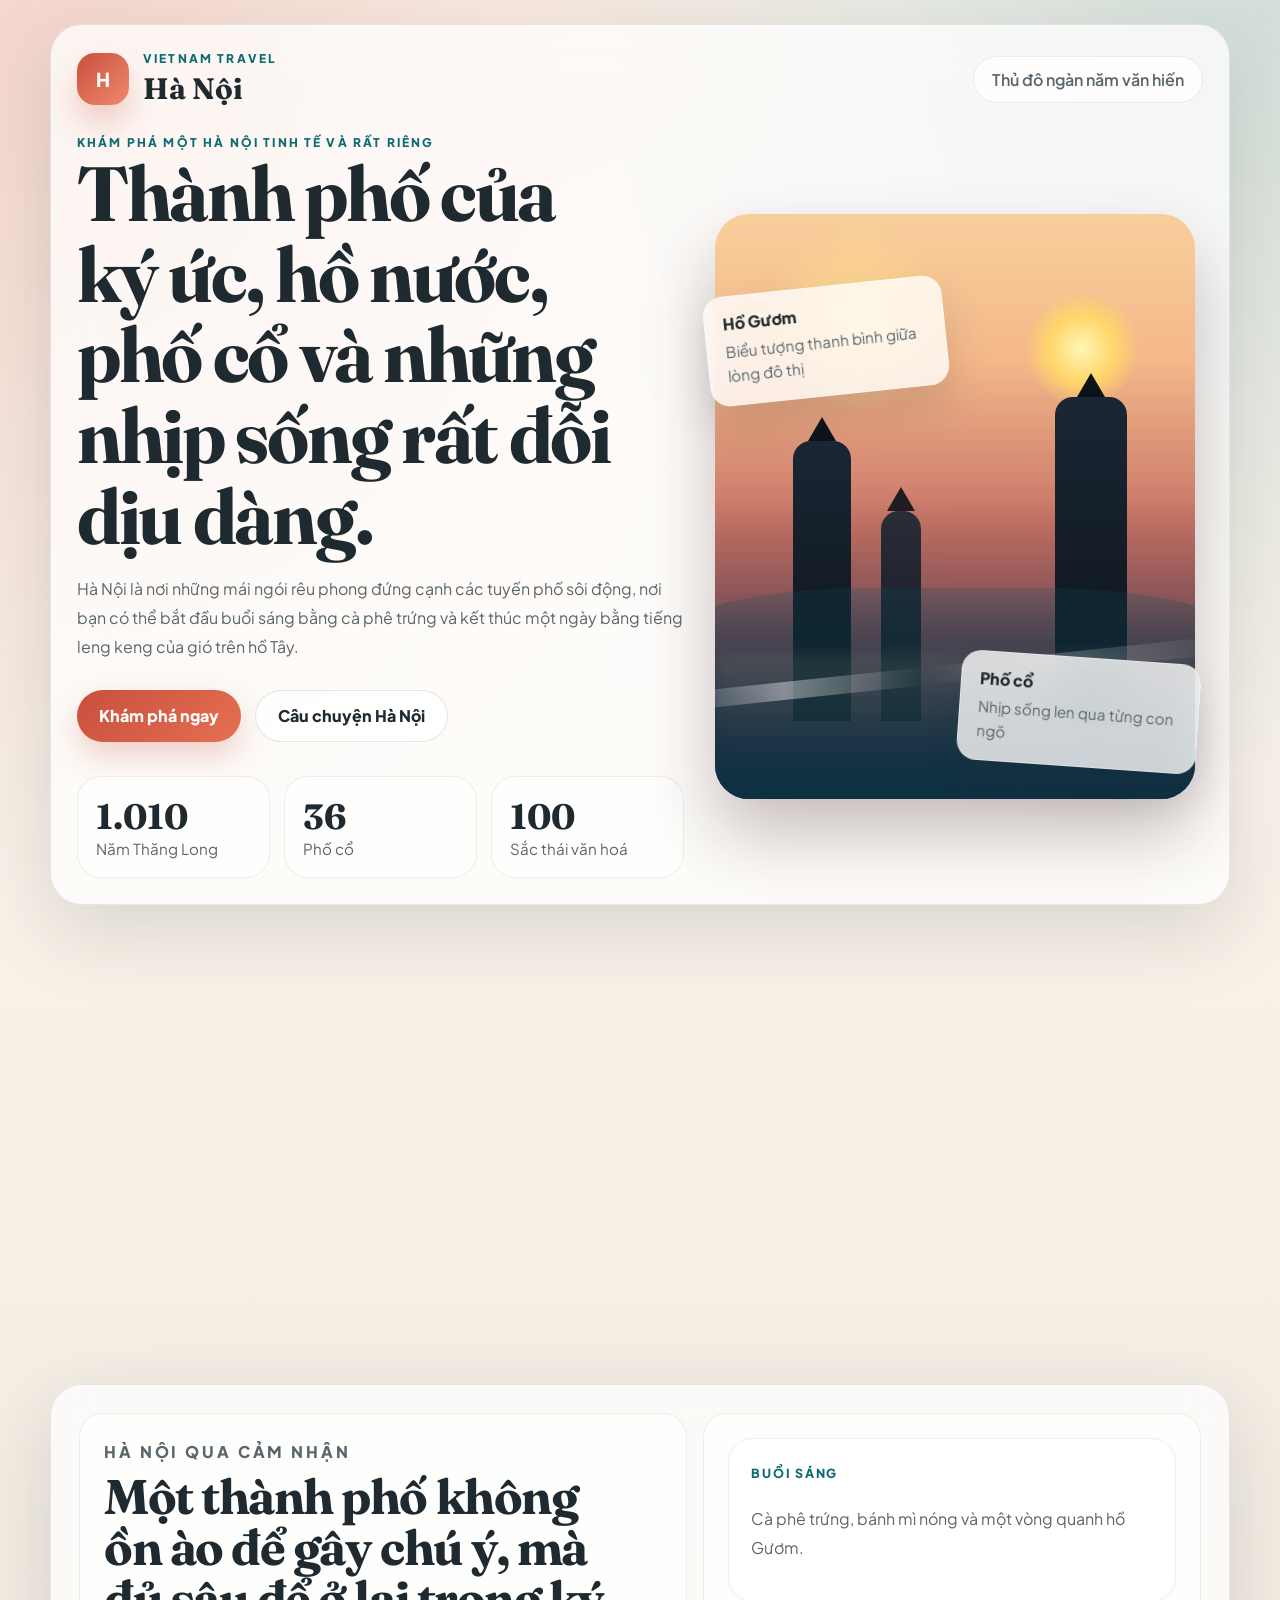
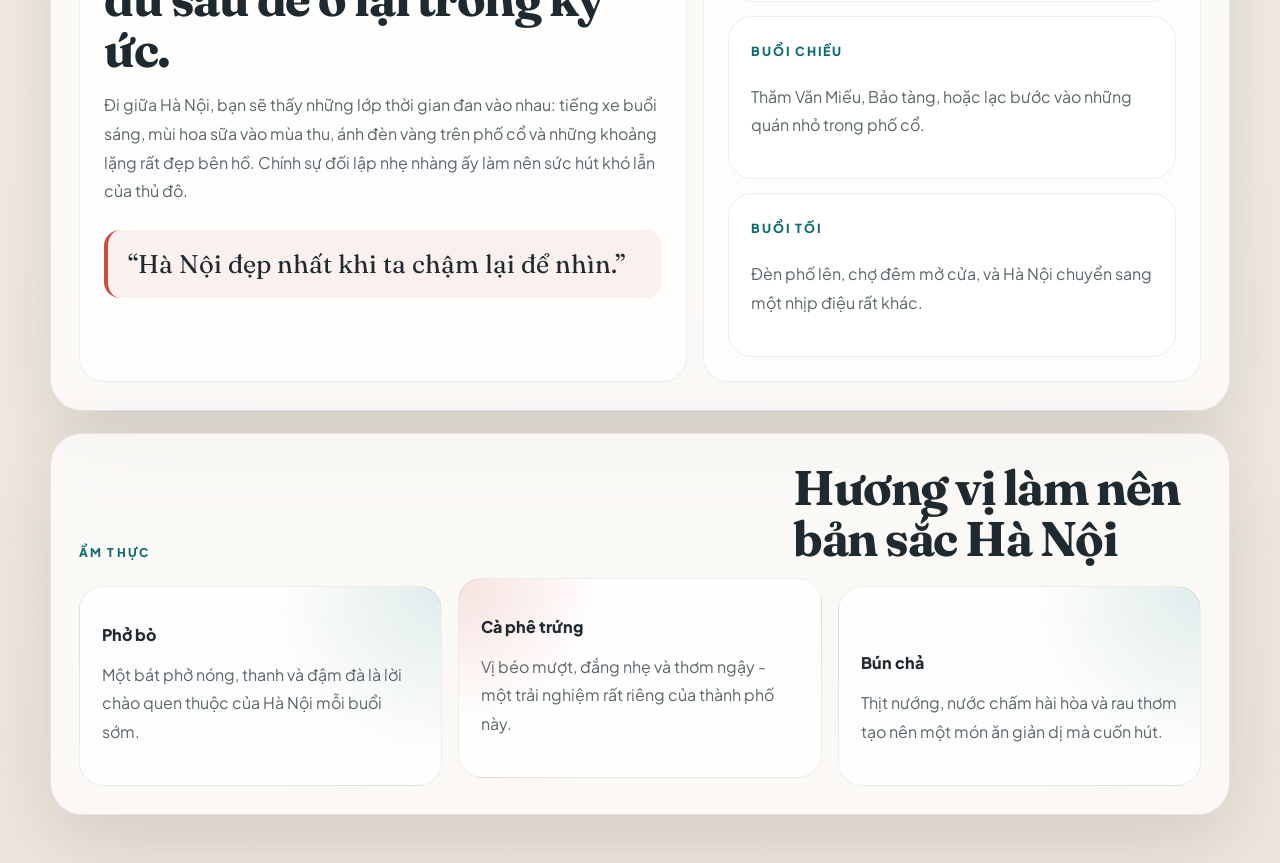
==== game/index.html @ 1b1cb0bc "base" ====
<!DOCTYPE html>
<html lang="vi">
<head>
  <meta charset="UTF-8" />
  <meta name="viewport" content="width=device-width, initial-scale=1.0" />
  <meta name="description" content="Giao diện giới thiệu Hà Nội với phong cách hiện đại, sống động và đậm chất Việt Nam." />
  <title>Hà Nội - Thành phố của ký ức và nhịp sống</title>
  <link rel="preconnect" href="https://fonts.googleapis.com">
  <link rel="preconnect" href="https://fonts.gstatic.com" crossorigin>
  <link href="https://fonts.googleapis.com/css2?family=Fraunces:opsz,wght@9..144,600;9..144,700;9..144,800&family=Plus+Jakarta+Sans:wght@400;500;600;700;800&display=swap" rel="stylesheet">
  <link rel="stylesheet" href="styles.css" />
</head>
<body>
  <div class="noise"></div>
  <main class="page">
    <section class="hero">
      <nav class="topbar">
        <div class="brand">
          <span class="brand-mark">H</span>
          <div>
            <p class="brand-kicker">Vietnam Travel</p>
            <h1>Hà Nội</h1>
          </div>
        </div>
        <div class="nav-pill">Thủ đô ngàn năm văn hiến</div>
      </nav>

      <div class="hero-grid">
        <div class="hero-copy reveal">
          <p class="eyebrow">Khám phá một Hà Nội tinh tế và rất riêng</p>
          <h2>Thành phố của ký ức, hồ nước, phố cổ và những nhịp sống rất đỗi dịu dàng.</h2>
          <p class="lead">
            Hà Nội là nơi những mái ngói rêu phong đứng cạnh các tuyến phố sôi động,
            nơi bạn có thể bắt đầu buổi sáng bằng cà phê trứng và kết thúc một ngày bằng
            tiếng leng keng của gió trên hồ Tây.
          </p>

          <div class="hero-actions">
            <a class="button primary" href="#highlights">Khám phá ngay</a>
            <a class="button secondary" href="#story">Câu chuyện Hà Nội</a>
          </div>

          <div class="stats">
            <article>
              <strong data-count="1010">0</strong>
              <span>Năm Thăng Long</span>
            </article>
            <article>
              <strong data-count="36">0</strong>
              <span>Phố cổ</span>
            </article>
            <article>
              <strong data-count="100">0</strong>
              <span>Sắc thái văn hoá</span>
            </article>
          </div>
        </div>

        <div class="hero-visual reveal">
          <div class="sky-card sky-card-large">
            <div class="sun"></div>
            <div class="tower tower-1"></div>
            <div class="tower tower-2"></div>
            <div class="tower tower-3"></div>
            <div class="lake"></div>
            <div class="reflection"></div>
            <div class="sweep"></div>
          </div>

          <div class="floating-card card-one">
            <p>Hồ Gươm</p>
            <span>Biểu tượng thanh bình giữa lòng đô thị</span>
          </div>
          <div class="floating-card card-two">
            <p>Phố cổ</p>
            <span>Nhịp sống len qua từng con ngõ</span>
          </div>
        </div>
      </div>
    </section>

    <section id="highlights" class="section reveal">
      <div class="section-heading">
        <p class="eyebrow">Điểm nhấn</p>
        <h3>Những mảnh ghép làm nên vẻ đẹp Hà Nội</h3>
      </div>

      <div class="cards-grid">
        <article class="feature-card">
          <span class="feature-icon">01</span>
          <h4>Phố cổ Hà Nội</h4>
          <p>Những con phố nhỏ, nhà ống cổ và hàng quán lâu đời tạo nên một bức tranh rất giàu ký ức.</p>
        </article>
        <article class="feature-card">
          <span class="feature-icon">02</span>
          <h4>Hồ Hoàn Kiếm</h4>
          <p>Mặt nước xanh dịu, tháp Rùa và nhịp người đi dạo khiến nơi đây luôn giữ được sự cân bằng hiếm có.</p>
        </article>
        <article class="feature-card">
          <span class="feature-icon">03</span>
          <h4>Ẩm thực Hà Thành</h4>
          <p>Phở, bún chả, bánh cuốn, cốm, cà phê trứng - mỗi món đều mang một câu chuyện riêng.</p>
        </article>
      </div>
    </section>

    <section id="story" class="story reveal">
      <div class="story-panel">
        <p class="eyebrow">Hà Nội qua cảm nhận</p>
        <h3>Một thành phố không ồn ào để gây chú ý, mà đủ sâu để ở lại trong ký ức.</h3>
        <p>
          Đi giữa Hà Nội, bạn sẽ thấy những lớp thời gian đan vào nhau: tiếng xe buổi sáng,
          mùi hoa sữa vào mùa thu, ánh đèn vàng trên phố cổ và những khoảng lặng rất đẹp bên hồ.
          Chính sự đối lập nhẹ nhàng ấy làm nên sức hút khó lẫn của thủ đô.
        </p>

        <div class="quote">
          <span>“Hà Nội đẹp nhất khi ta chậm lại để nhìn.”</span>
        </div>
      </div>

      <div class="timeline-panel">
        <div class="timeline-item">
          <span>Buổi sáng</span>
          <p>Cà phê trứng, bánh mì nóng và một vòng quanh hồ Gươm.</p>
        </div>
        <div class="timeline-item">
          <span>Buổi chiều</span>
          <p>Thăm Văn Miếu, Bảo tàng, hoặc lạc bước vào những quán nhỏ trong phố cổ.</p>
        </div>
        <div class="timeline-item">
          <span>Buổi tối</span>
          <p>Đèn phố lên, chợ đêm mở cửa, và Hà Nội chuyển sang một nhịp điệu rất khác.</p>
        </div>
      </div>
    </section>

    <section class="food-section reveal">
      <div class="section-heading narrow">
        <p class="eyebrow">Ẩm thực</p>
        <h3>Hương vị làm nên bản sắc Hà Nội</h3>
      </div>

      <div class="food-grid">
        <article class="food-card">
          <h4>Phở bò</h4>
          <p>Một bát phở nóng, thanh và đậm đà là lời chào quen thuộc của Hà Nội mỗi buổi sớm.</p>
        </article>
        <article class="food-card highlight">
          <h4>Cà phê trứng</h4>
          <p>Vị béo mượt, đắng nhẹ và thơm ngậy - một trải nghiệm rất riêng của thành phố này.</p>
        </article>
        <article class="food-card">
          <h4>Bún chả</h4>
          <p>Thịt nướng, nước chấm hài hòa và rau thơm tạo nên một món ăn giản dị mà cuốn hút.</p>
        </article>
      </div>
    </section>
  </main>

  <script src="script.js"></script>
</body>
</html>
---- game/styles.css ----
:root {
  --bg: #f5efe6;
  --bg-2: #f9f3ea;
  --surface: rgba(255, 255, 255, 0.72);
  --surface-strong: rgba(255, 255, 255, 0.9);
  --text: #1f2a30;
  --muted: #5a666c;
  --accent: #c94f3d;
  --accent-2: #0d6b72;
  --line: rgba(31, 42, 48, 0.1);
  --shadow: 0 24px 80px rgba(31, 42, 48, 0.15);
}

* {
  box-sizing: border-box;
}

html {
  scroll-behavior: smooth;
}

body {
  margin: 0;
  color: var(--text);
  font-family: 'Plus Jakarta Sans', sans-serif;
  background:
    radial-gradient(circle at top left, rgba(201, 79, 61, 0.2), transparent 32%),
    radial-gradient(circle at top right, rgba(13, 107, 114, 0.18), transparent 28%),
    linear-gradient(180deg, #fff8f0 0%, var(--bg) 50%, #efe7dd 100%);
}

a {
  color: inherit;
  text-decoration: none;
}

.noise {
  position: fixed;
  inset: 0;
  pointer-events: none;
  opacity: 0.08;
  background-image:
    linear-gradient(rgba(255, 255, 255, 0.8) 1px, transparent 1px),
    linear-gradient(90deg, rgba(255, 255, 255, 0.8) 1px, transparent 1px);
  background-size: 32px 32px;
  mix-blend-mode: soft-light;
}

.page {
  width: min(1180px, calc(100% - 32px));
  margin: 0 auto;
  padding: 24px 0 48px;
}

.hero,
.section,
.story,
.food-section {
  position: relative;
  overflow: hidden;
  border: 1px solid var(--line);
  border-radius: 32px;
  background: var(--surface);
  backdrop-filter: blur(20px);
  box-shadow: var(--shadow);
}

.hero {
  padding: 26px;
}

.topbar {
  display: flex;
  align-items: center;
  justify-content: space-between;
  gap: 16px;
  margin-bottom: 28px;
}

.brand {
  display: flex;
  align-items: center;
  gap: 14px;
}

.brand-mark {
  width: 52px;
  height: 52px;
  display: grid;
  place-items: center;
  border-radius: 18px;
  background: linear-gradient(135deg, var(--accent), #f08a6d);
  color: white;
  font-weight: 800;
  font-size: 1.2rem;
  box-shadow: 0 18px 30px rgba(201, 79, 61, 0.25);
}

.brand-kicker,
.eyebrow {
  margin: 0 0 4px;
  text-transform: uppercase;
  letter-spacing: 0.18em;
  font-size: 0.75rem;
  color: var(--accent-2);
  font-weight: 800;
}

.brand h1 {
  margin: 0;
  font-family: 'Fraunces', serif;
  font-size: 1.85rem;
}

.nav-pill {
  padding: 12px 18px;
  border-radius: 999px;
  background: rgba(255, 255, 255, 0.66);
  border: 1px solid rgba(31, 42, 48, 0.08);
  color: var(--muted);
  font-weight: 600;
}

.hero-grid {
  display: grid;
  grid-template-columns: 1.1fr 0.9fr;
  gap: 22px;
  align-items: center;
}

.hero-copy h2,
.section-heading h3,
.story-panel h3,
.food-section h3 {
  margin: 0;
  font-family: 'Fraunces', serif;
  line-height: 1.05;
  letter-spacing: -0.03em;
}

.hero-copy h2 {
  font-size: clamp(2.8rem, 6vw, 5.6rem);
  max-width: 11ch;
}

.lead,
.story-panel p,
.timeline-item p,
.feature-card p,
.food-card p {
  color: var(--muted);
  line-height: 1.8;
  font-size: 1rem;
}

.lead {
  max-width: 60ch;
  margin: 18px 0 0;
}

.hero-actions {
  display: flex;
  flex-wrap: wrap;
  gap: 14px;
  margin-top: 28px;
}

.button {
  display: inline-flex;
  align-items: center;
  justify-content: center;
  min-height: 52px;
  padding: 0 22px;
  border-radius: 999px;
  font-weight: 800;
  transition: transform 180ms ease, box-shadow 180ms ease, background 180ms ease;
}

.button:hover {
  transform: translateY(-2px);
}

.primary {
  background: linear-gradient(135deg, var(--accent), #e56f52);
  color: white;
  box-shadow: 0 14px 30px rgba(201, 79, 61, 0.25);
}

.secondary {
  background: rgba(255, 255, 255, 0.8);
  border: 1px solid rgba(31, 42, 48, 0.12);
}

.stats {
  display: grid;
  grid-template-columns: repeat(3, minmax(0, 1fr));
  gap: 14px;
  margin-top: 34px;
}

.stats article,
.feature-card,
.food-card,
.timeline-item,
.story-panel,
.timeline-panel {
  border-radius: 24px;
  border: 1px solid rgba(31, 42, 48, 0.08);
  background: rgba(255, 255, 255, 0.66);
}

.stats article {
  padding: 18px;
}

.stats strong {
  display: block;
  font-family: 'Fraunces', serif;
  font-size: 2.2rem;
}

.stats span {
  color: var(--muted);
  font-size: 0.95rem;
}

.hero-visual {
  position: relative;
  min-height: 680px;
  display: grid;
  place-items: center;
}

.sky-card {
  position: relative;
  width: min(100%, 480px);
  aspect-ratio: 0.82;
  border-radius: 34px;
  overflow: hidden;
  background:
    radial-gradient(circle at 30% 18%, rgba(255, 221, 141, 0.95), transparent 16%),
    linear-gradient(180deg, #f8cf9c 0%, #f4b88a 25%, #c46f64 55%, #5b3f66 100%);
  box-shadow: 0 35px 70px rgba(55, 29, 34, 0.28);
}

.sky-card::before {
  content: '';
  position: absolute;
  inset: auto 0 0;
  height: 52%;
  background: linear-gradient(180deg, rgba(18, 31, 43, 0) 0%, rgba(18, 31, 43, 0.16) 26%, rgba(18, 31, 43, 0.72) 100%);
}

.sun {
  position: absolute;
  top: 80px;
  right: 58px;
  width: 110px;
  height: 110px;
  border-radius: 50%;
  background: radial-gradient(circle, #fff6b7 0%, #ffd66a 42%, rgba(255, 214, 106, 0.2) 68%, transparent 100%);
  filter: blur(1px);
}

.tower,
.lake,
.reflection,
.sweep {
  position: absolute;
}

.tower {
  bottom: 78px;
  background: linear-gradient(180deg, #1a2633, #0d131b);
  border-radius: 18px 18px 0 0;
}

.tower::before {
  content: '';
  position: absolute;
  left: 50%;
  transform: translateX(-50%);
  bottom: 100%;
  width: 0;
  height: 0;
  border-left: 14px solid transparent;
  border-right: 14px solid transparent;
  border-bottom: 24px solid #0d131b;
}

.tower-1 {
  left: 78px;
  width: 58px;
  height: 280px;
}

.tower-2 {
  left: 166px;
  width: 40px;
  height: 210px;
  opacity: 0.9;
}

.tower-3 {
  right: 68px;
  width: 72px;
  height: 324px;
}

.lake {
  left: -10%;
  right: -10%;
  bottom: 0;
  height: 36%;
  background: linear-gradient(180deg, rgba(13, 78, 96, 0.2), rgba(11, 49, 67, 0.92));
  border-radius: 35% 35% 0 0 / 24% 24% 0 0;
}

.reflection {
  left: 0;
  right: 0;
  bottom: 34px;
  height: 110px;
  background: linear-gradient(180deg, rgba(250, 227, 160, 0.12), rgba(250, 227, 160, 0));
  filter: blur(8px);
  opacity: 0.8;
}

.sweep {
  inset: auto -10% 20% -10%;
  height: 18px;
  background: linear-gradient(90deg, transparent 0%, rgba(255, 255, 255, 0.4) 20%, transparent 45%, rgba(255, 255, 255, 0.22) 68%, transparent 100%);
  transform: rotate(-6deg);
  animation: drift 8s ease-in-out infinite;
}

.floating-card {
  position: absolute;
  max-width: 240px;
  padding: 16px 18px;
  border-radius: 20px;
  border: 1px solid rgba(255, 255, 255, 0.34);
  background: rgba(255, 255, 255, 0.78);
  box-shadow: 0 20px 40px rgba(31, 42, 48, 0.15);
  backdrop-filter: blur(16px);
}

.floating-card p,
.feature-card h4,
.food-card h4,
.timeline-item span {
  margin: 0;
  font-weight: 800;
}

.floating-card span {
  display: block;
  margin-top: 6px;
  color: var(--muted);
  line-height: 1.6;
  font-size: 0.95rem;
}

.card-one {
  left: 0;
  top: 120px;
  transform: rotate(-6deg);
}

.card-two {
  right: 4px;
  bottom: 80px;
  transform: rotate(4deg);
}

.section,
.story,
.food-section {
  margin-top: 22px;
  padding: 28px;
}

.section-heading {
  display: flex;
  align-items: flex-end;
  justify-content: space-between;
  gap: 20px;
  margin-bottom: 22px;
}

.section-heading h3,
.story-panel h3,
.food-section h3 {
  font-size: clamp(2rem, 3.8vw, 3.6rem);
  max-width: 15ch;
}

.section-heading.narrow h3 {
  max-width: 12ch;
}

.cards-grid,
.food-grid {
  display: grid;
  grid-template-columns: repeat(3, minmax(0, 1fr));
  gap: 16px;
}

.feature-card,
.food-card,
.timeline-item {
  padding: 22px;
}

.feature-icon {
  display: inline-flex;
  align-items: center;
  justify-content: center;
  width: 54px;
  height: 54px;
  border-radius: 18px;
  background: rgba(201, 79, 61, 0.12);
  color: var(--accent);
  font-weight: 800;
  margin-bottom: 14px;
}

.story {
  display: grid;
  grid-template-columns: 1.1fr 0.9fr;
  gap: 16px;
}

.story-panel,
.timeline-panel {
  padding: 24px;
}

.story-panel h3 {
  margin-bottom: 14px;
}

.quote {
  margin-top: 24px;
  padding: 18px 20px;
  border-left: 4px solid var(--accent);
  border-radius: 16px;
  background: rgba(201, 79, 61, 0.08);
  font-family: 'Fraunces', serif;
  font-size: clamp(1.2rem, 2vw, 1.7rem);
}

.timeline-panel {
  display: grid;
  gap: 14px;
  align-content: start;
}

.timeline-item span {
  display: inline-flex;
  margin-bottom: 8px;
  color: var(--accent-2);
  text-transform: uppercase;
  letter-spacing: 0.14em;
  font-size: 0.78rem;
}

.food-grid {
  align-items: stretch;
}

.food-card {
  position: relative;
  min-height: 200px;
  display: flex;
  flex-direction: column;
  justify-content: flex-end;
  background:
    radial-gradient(circle at top right, rgba(13, 107, 114, 0.12), transparent 40%),
    rgba(255, 255, 255, 0.7);
}

.food-card.highlight {
  background:
    radial-gradient(circle at top left, rgba(201, 79, 61, 0.16), transparent 34%),
    linear-gradient(180deg, rgba(255, 255, 255, 0.84), rgba(255, 255, 255, 0.72));
  transform: translateY(-8px);
}

.reveal {
  opacity: 0;
  transform: translateY(24px);
  transition: opacity 700ms ease, transform 700ms ease;
}

.reveal.visible {
  opacity: 1;
  transform: translateY(0);
}

@keyframes drift {
  0%,
  100% {
    transform: translateX(-4%) rotate(-6deg);
  }
  50% {
    transform: translateX(4%) rotate(-6deg);
  }
}

@media (max-width: 1024px) {
  .hero-grid,
  .story {
    grid-template-columns: 1fr;
  }

  .hero-visual {
    min-height: 580px;
  }

  .cards-grid,
  .food-grid,
  .stats {
    grid-template-columns: repeat(2, minmax(0, 1fr));
  }

  .section-heading {
    align-items: flex-start;
    flex-direction: column;
  }
}

@media (max-width: 720px) {
  .page {
    width: min(100% - 18px, 1180px);
    padding: 10px 0 28px;
  }

  .hero,
  .section,
  .story,
  .food-section {
    border-radius: 24px;
    padding: 18px;
  }

  .topbar {
    flex-direction: column;
    align-items: flex-start;
  }

  .hero-copy h2 {
    font-size: clamp(2.2rem, 12vw, 4rem);
  }

  .hero-visual {
    min-height: 460px;
  }

  .sky-card {
    width: 100%;
  }

  .cards-grid,
  .food-grid,
  .stats {
    grid-template-columns: 1fr;
  }

  .floating-card {
    max-width: 200px;
  }

  .card-one {
    top: 62px;
    left: -6px;
  }

  .card-two {
    right: -2px;
    bottom: 58px;
  }

  .tower-1 {
    left: 52px;
  }

  .tower-2 {
    left: 138px;
  }

  .tower-3 {
    right: 44px;
  }
}
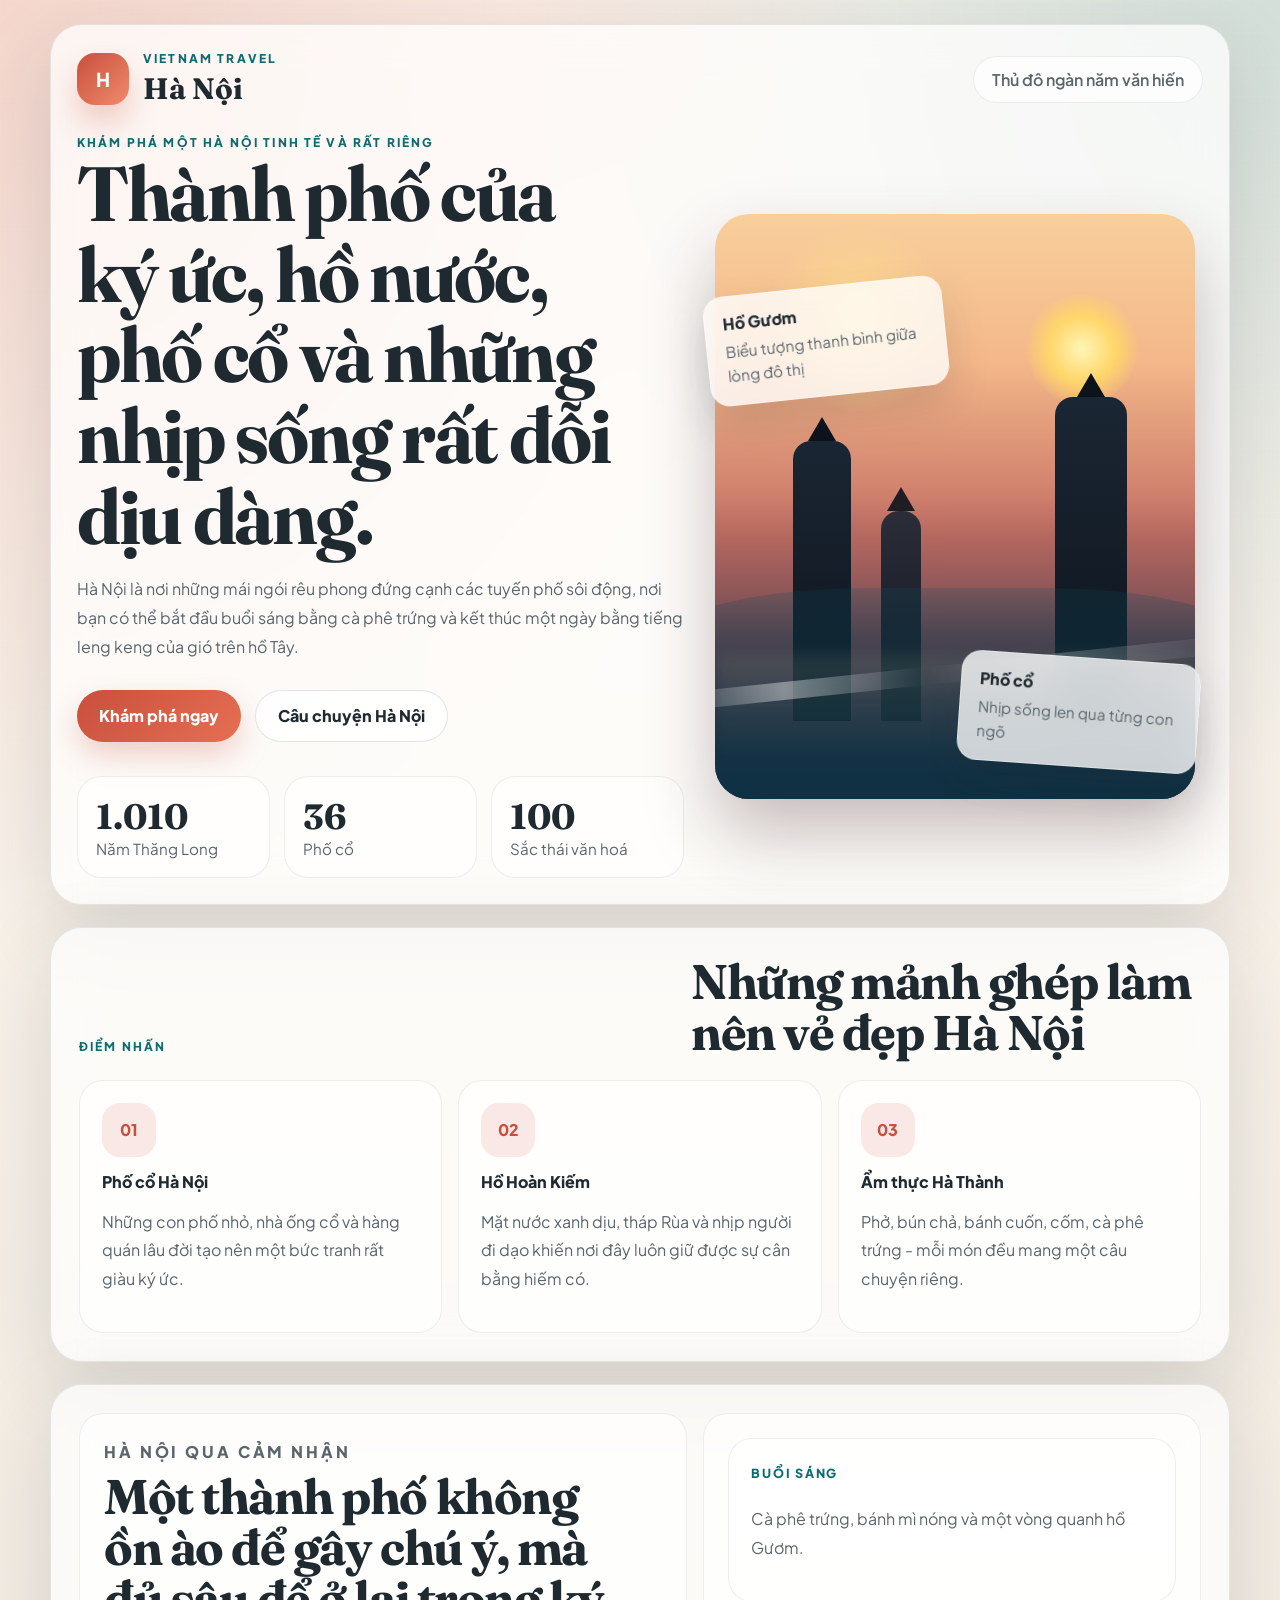
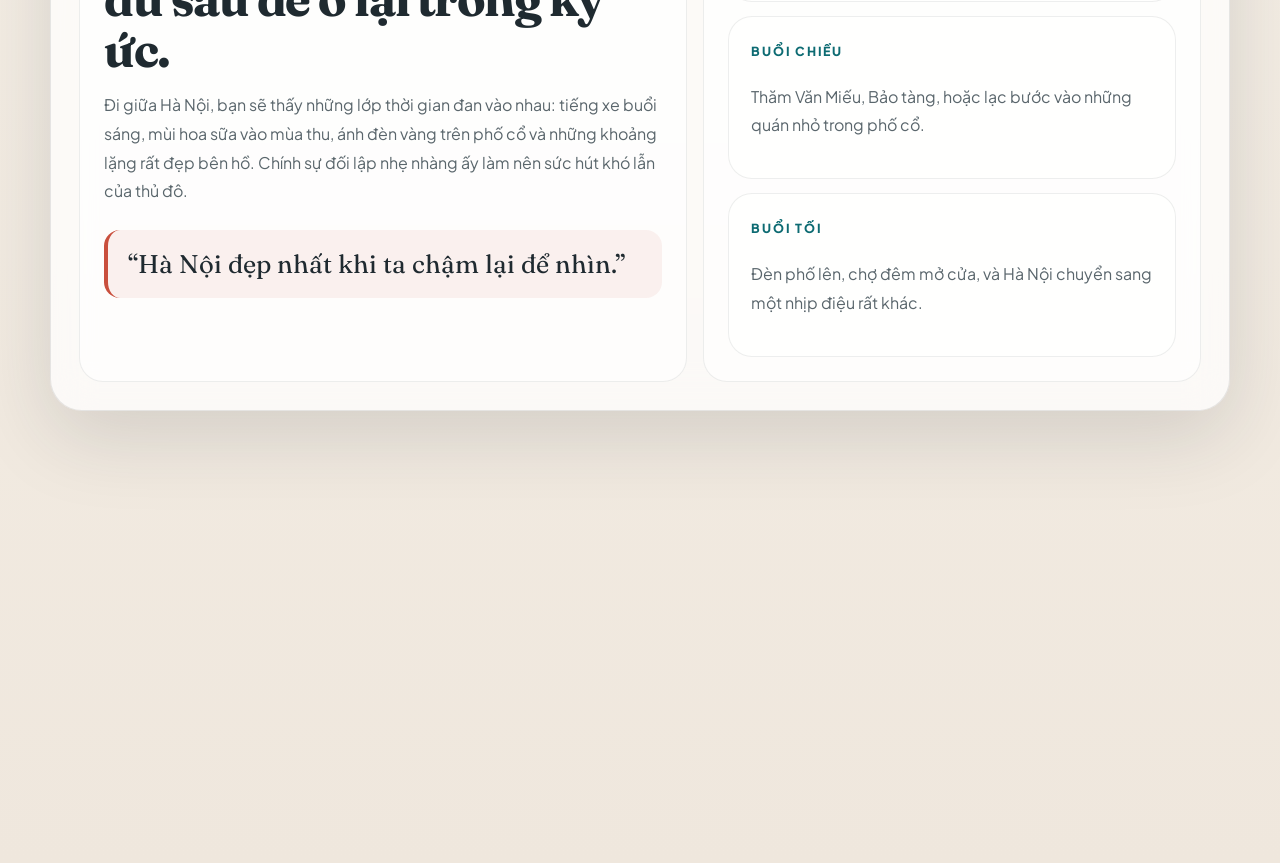
==== commit 0570c4e0: "name" ====
--- a/game/index.html
+++ b/game/index.html
@@ -4,7 +4,7 @@
   <meta charset="UTF-8" />
   <meta name="viewport" content="width=device-width, initial-scale=1.0" />
   <meta name="description" content="Giao diện giới thiệu Hà Nội với phong cách hiện đại, sống động và đậm chất Việt Nam." />
-  <title>Hà Nội - Thành phố của ký ức và nhịp sống</title>
+  <title>Hà Nội - Thành phố của  cức và nhịp sống</title>
   <link rel="preconnect" href="https://fonts.googleapis.com">
   <link rel="preconnect" href="https://fonts.gstatic.com" crossorigin>
   <link href="https://fonts.googleapis.com/css2?family=Fraunces:opsz,wght@9..144,600;9..144,700;9..144,800&family=Plus+Jakarta+Sans:wght@400;500;600;700;800&display=swap" rel="stylesheet">
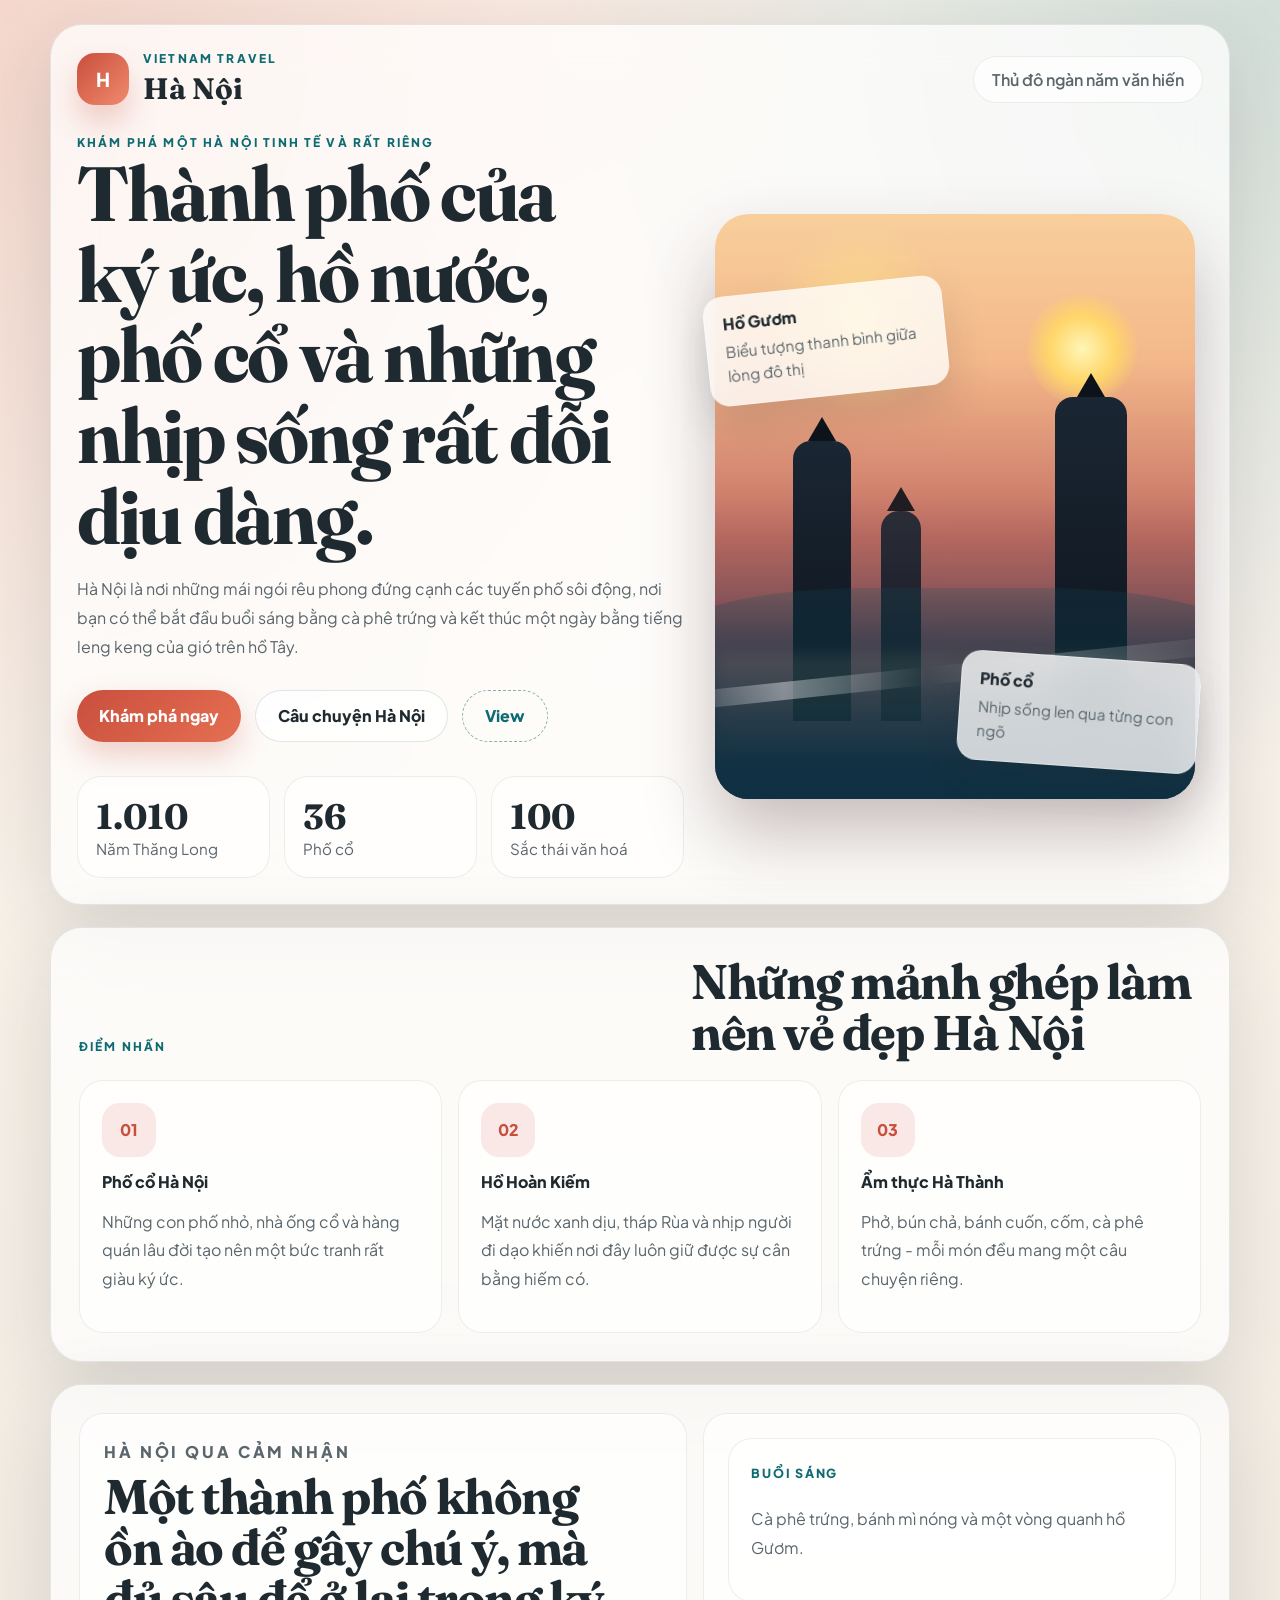
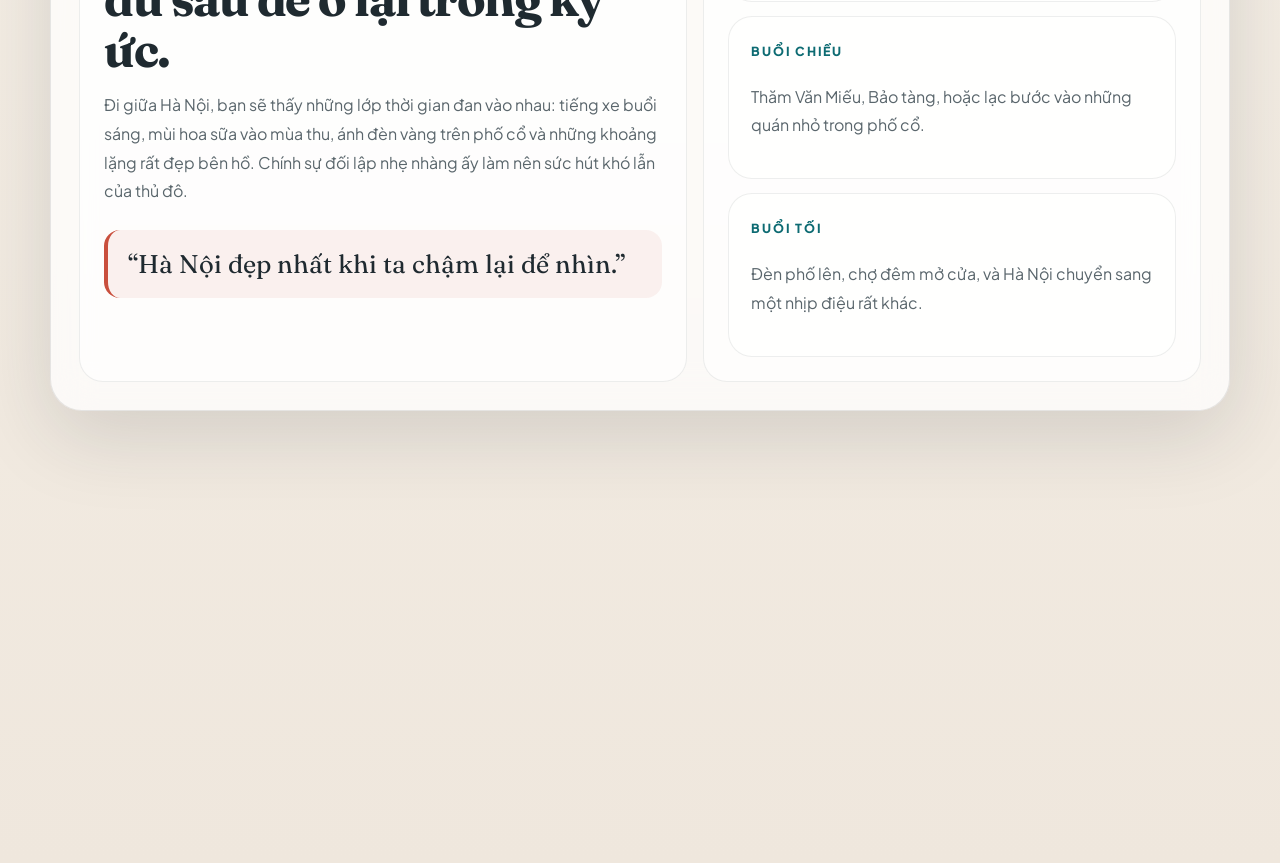
==== commit 720de38c: "fix" ====
--- a/game/index.html
+++ b/game/index.html
@@ -38,6 +38,7 @@
           <div class="hero-actions">
             <a class="button primary" href="#highlights">Khám phá ngay</a>
             <a class="button secondary" href="#story">Câu chuyện Hà Nội</a>
+            <a class="button tertiary" href="#highlights">View</a>
           </div>
 
           <div class="stats">
--- a/game/styles.css
+++ b/game/styles.css
@@ -191,6 +191,16 @@
   border: 1px solid rgba(31, 42, 48, 0.12);
 }
 
+.tertiary {
+  background: transparent;
+  border: 1px dashed rgba(13, 107, 114, 0.5);
+  color: var(--accent-2);
+}
+
+.tertiary:hover {
+  background: rgba(13, 107, 114, 0.08);
+}
+
 .stats {
   display: grid;
   grid-template-columns: repeat(3, minmax(0, 1fr));
